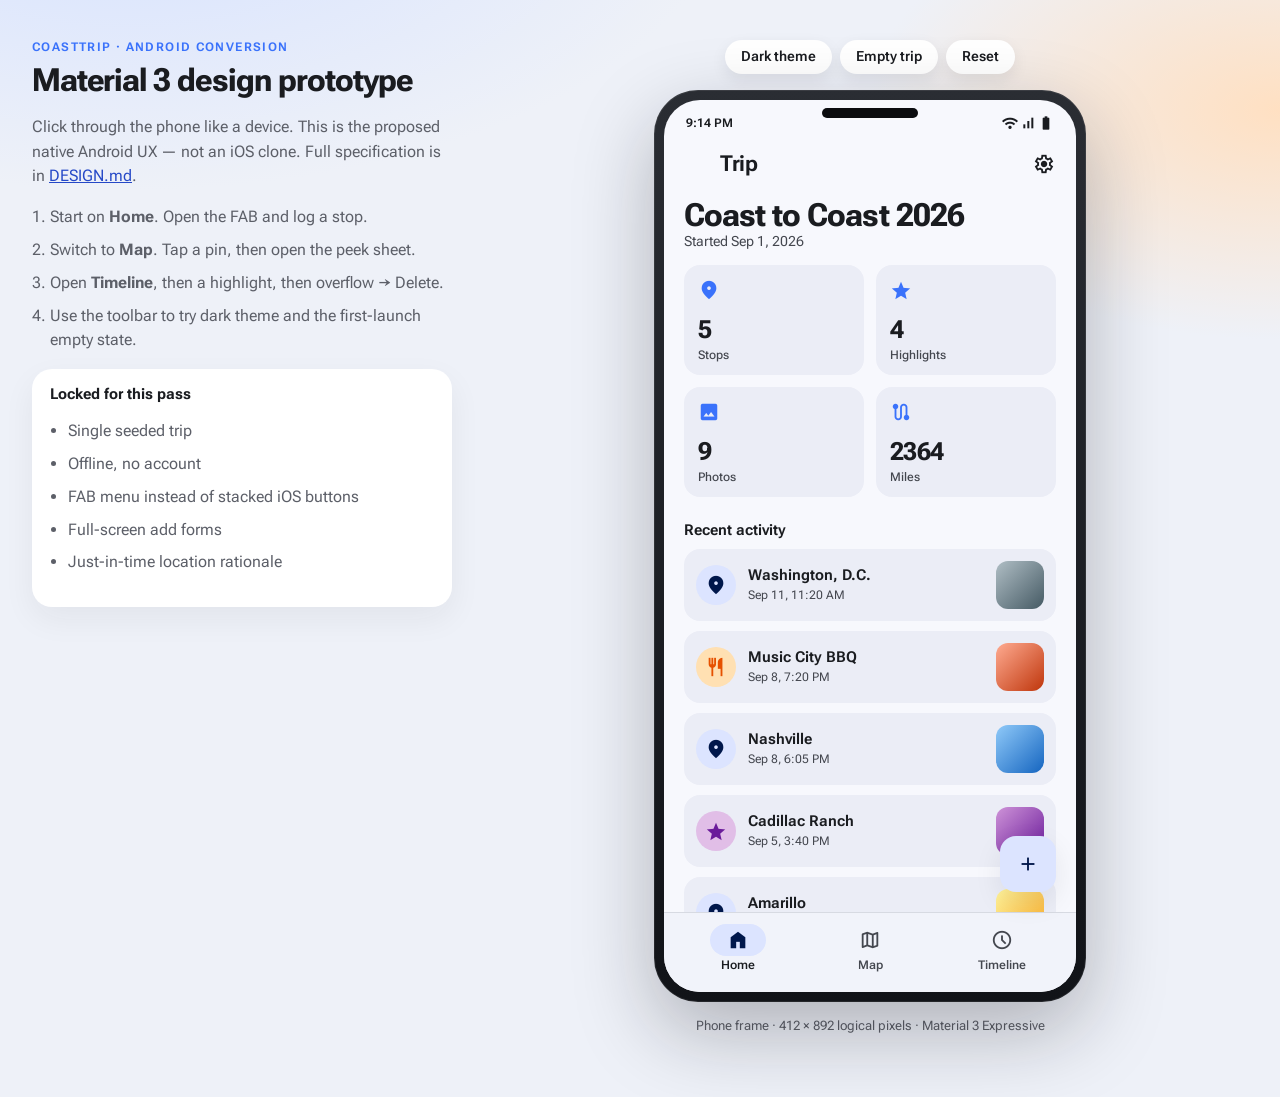
==== docs/android/prototype/index.html @ 939173ed "Add Android Material 3 UX spec and clickable prototype. Documents the CoastTrip iOS-to-Android conve" ====
<!DOCTYPE html>
<html lang="en">
<head>
  <meta charset="UTF-8" />
  <meta name="viewport" content="width=device-width, initial-scale=1" />
  <title>CoastTrip Android — Material 3 prototype</title>
  <link rel="preconnect" href="https://fonts.googleapis.com" />
  <link rel="preconnect" href="https://fonts.gstatic.com" crossorigin />
  <link href="https://fonts.googleapis.com/css2?family=Be+Vietnam+Pro:wght@400;500;600;700&family=Roboto+Flex:opsz,wght@8..144,400;8..144,500;8..144,600;8..144,700&display=swap" rel="stylesheet" />
  <link href="https://fonts.googleapis.com/css2?family=Material+Symbols+Outlined:opsz,wght,FILL,GRAD@24,400,0,0" rel="stylesheet" />
  <link rel="stylesheet" href="styles.css" />
</head>
<body>
  <div class="page">
    <aside class="brief">
      <p class="eyebrow">CoastTrip · Android conversion</p>
      <h1>Material 3 design prototype</h1>
      <p class="lede">
        Click through the phone like a device. This is the proposed native Android UX —
        not an iOS clone. Full specification is in
        <a href="../DESIGN.md">DESIGN.md</a>.
      </p>
      <ol class="tour">
        <li>Start on <strong>Home</strong>. Open the FAB and log a stop.</li>
        <li>Switch to <strong>Map</strong>. Tap a pin, then open the peek sheet.</li>
        <li>Open <strong>Timeline</strong>, then a highlight, then overflow → Delete.</li>
        <li>Use the toolbar to try dark theme and the first-launch empty state.</li>
      </ol>
      <div class="assumptions">
        <h2>Locked for this pass</h2>
        <ul>
          <li>Single seeded trip</li>
          <li>Offline, no account</li>
          <li>FAB menu instead of stacked iOS buttons</li>
          <li>Full-screen add forms</li>
          <li>Just-in-time location rationale</li>
        </ul>
      </div>
    </aside>

    <main class="stage">
      <div class="proto-toolbar" role="toolbar" aria-label="Prototype controls">
        <button type="button" id="toggleTheme" class="proto-btn">Dark theme</button>
        <button type="button" id="toggleEmpty" class="proto-btn">Empty trip</button>
        <button type="button" id="resetProto" class="proto-btn">Reset</button>
      </div>

      <div class="phone" aria-label="Pixel-framed CoastTrip prototype">
        <div class="phone-speaker" aria-hidden="true"></div>
        <div id="device" class="device" data-theme="light">
          <header class="status-bar" aria-hidden="true">
            <span id="clock">9:41</span>
            <span class="status-icons">
              <span class="material-symbols-outlined">wifi</span>
              <span class="material-symbols-outlined">signal_cellular_alt</span>
              <span class="material-symbols-outlined">battery_full</span>
            </span>
          </header>
          <div id="app" class="app"></div>
        </div>
      </div>
      <p class="caption">Phone frame · 412 × 892 logical pixels · Material 3 Expressive</p>
    </main>
  </div>
  <script src="app.js"></script>
</body>
</html>
---- docs/android/prototype/styles.css ----
:root {
  --font: "Roboto Flex", "Be Vietnam Pro", system-ui, sans-serif;
  --phone-w: 412px;
  --phone-h: 892px;
  --brief-ink: #1a1c20;
  --brief-muted: #5c5f68;
  --brief-bg: #eef1f8;
  --brief-card: #ffffff;
}

* {
  box-sizing: border-box;
}

html,
body {
  margin: 0;
  min-height: 100%;
  font-family: var(--font);
  background:
    radial-gradient(1200px 600px at 10% -10%, #d6e2ff 0%, transparent 50%),
    radial-gradient(900px 500px at 100% 10%, #ffe0c2 0%, transparent 46%),
    var(--brief-bg);
  color: var(--brief-ink);
}

.page {
  display: grid;
  grid-template-columns: minmax(280px, 420px) 1fr;
  gap: 40px;
  max-width: 1280px;
  margin: 0 auto;
  padding: 40px 32px 64px;
  align-items: start;
}

.brief h1 {
  font-size: 2rem;
  line-height: 1.15;
  letter-spacing: -0.03em;
  margin: 8px 0 12px;
}

.eyebrow {
  text-transform: uppercase;
  letter-spacing: 0.12em;
  font-size: 0.72rem;
  font-weight: 700;
  color: #3a72fb;
  margin: 0;
}

.lede {
  color: var(--brief-muted);
  line-height: 1.55;
}

.lede a {
  color: #2548c7;
}

.tour,
.assumptions ul {
  padding-left: 1.15rem;
  color: var(--brief-muted);
  line-height: 1.55;
}

.tour li + li,
.assumptions li + li {
  margin-top: 8px;
}

.assumptions {
  background: var(--brief-card);
  border-radius: 20px;
  padding: 16px 18px;
  box-shadow: 0 12px 32px rgba(26, 28, 32, 0.06);
}

.assumptions h2 {
  font-size: 0.95rem;
  margin: 0 0 8px;
}

.stage {
  display: flex;
  flex-direction: column;
  align-items: center;
  gap: 16px;
}

.proto-toolbar {
  display: flex;
  gap: 8px;
  flex-wrap: wrap;
  justify-content: center;
}

.proto-btn {
  border: 0;
  background: #fff;
  color: #1a1c20;
  border-radius: 999px;
  padding: 10px 16px;
  font: 600 0.85rem/1 var(--font);
  cursor: pointer;
  box-shadow: 0 6px 16px rgba(26, 28, 32, 0.08);
}

.proto-btn[aria-pressed="true"] {
  background: #3a72fb;
  color: #fff;
}

.caption {
  margin: 0;
  color: var(--brief-muted);
  font-size: 0.8rem;
}

.phone {
  width: calc(var(--phone-w) + 20px);
  height: calc(var(--phone-h) + 20px);
  padding: 10px;
  border-radius: 44px;
  background: linear-gradient(180deg, #2a2d33, #111318);
  box-shadow:
    0 30px 80px rgba(17, 19, 24, 0.28),
    inset 0 0 0 1px rgba(255, 255, 255, 0.08);
  position: relative;
}

.phone-speaker {
  position: absolute;
  top: 18px;
  left: 50%;
  width: 96px;
  height: 10px;
  margin-left: -48px;
  border-radius: 999px;
  background: #0b0c0f;
  z-index: 5;
}

.device {
  width: var(--phone-w);
  height: var(--phone-h);
  border-radius: 36px;
  overflow: hidden;
  position: relative;
  isolation: isolate;
  --primary: #3a72fb;
  --on-primary: #ffffff;
  --primary-container: #dce4ff;
  --on-primary-container: #00174b;
  --surface: #f7f8fd;
  --surface-low: #f1f3fa;
  --surface-container: #ebedf6;
  --surface-high: #e4e6f0;
  --on-surface: #1a1c20;
  --on-surface-variant: #44474f;
  --outline: #74777f;
  --outline-variant: #c4c6d0;
  --error: #ba1a1a;
  --error-container: #ffdad6;
  --scrim: rgba(17, 19, 24, 0.42);
  --nav: #f1f3fa;
  --star: #f5b301;
  --shadow: 0 10px 28px rgba(26, 28, 32, 0.08);
  background: var(--surface);
  color: var(--on-surface);
}

.device[data-theme="dark"] {
  --primary: #b4c5ff;
  --on-primary: #002b75;
  --primary-container: #2548c7;
  --on-primary-container: #dce4ff;
  --surface: #111318;
  --surface-low: #191c22;
  --surface-container: #1d2026;
  --surface-high: #272a31;
  --on-surface: #e3e2e8;
  --on-surface-variant: #c4c6d0;
  --outline: #8e9099;
  --outline-variant: #44474f;
  --error: #ffb4ab;
  --error-container: #93000a;
  --scrim: rgba(0, 0, 0, 0.55);
  --nav: #1d2026;
  --shadow: 0 10px 28px rgba(0, 0, 0, 0.35);
}

.status-bar {
  height: 36px;
  padding: 10px 22px 0 22px;
  display: flex;
  justify-content: space-between;
  align-items: center;
  font-size: 12px;
  font-weight: 650;
  position: relative;
  z-index: 4;
}

.status-icons {
  display: flex;
  gap: 2px;
}

.status-icons .material-symbols-outlined {
  font-size: 16px;
}

.app {
  height: calc(100% - 36px);
  display: flex;
  flex-direction: column;
  position: relative;
}

.material-symbols-outlined {
  font-variation-settings: "FILL" 0, "wght" 400, "GRAD" 0, "opsz" 24;
  font-size: 22px;
  user-select: none;
}

.material-symbols-outlined.fill {
  font-variation-settings: "FILL" 1, "wght" 400, "GRAD" 0, "opsz" 24;
}

button,
input,
textarea {
  font: inherit;
}

button {
  border: 0;
  background: none;
  color: inherit;
  cursor: pointer;
}

.screen {
  flex: 1;
  display: flex;
  flex-direction: column;
  min-height: 0;
  position: relative;
}

.scroll {
  flex: 1;
  overflow: auto;
  padding: 0 20px 96px;
}

.scroll.tight {
  padding-bottom: 24px;
}

.app-bar {
  display: flex;
  align-items: center;
  gap: 4px;
  min-height: 56px;
  padding: 4px 8px 4px 4px;
}

.app-bar h1 {
  flex: 1;
  margin: 0;
  font-size: 1.35rem;
  font-weight: 650;
  letter-spacing: -0.02em;
}

.icon-btn {
  width: 48px;
  height: 48px;
  border-radius: 24px;
  display: grid;
  place-items: center;
}

.icon-btn:hover,
.chip:hover,
.list-row:hover,
.nav-item:hover,
.fab-choice:hover {
  background: color-mix(in srgb, var(--on-surface) 6%, transparent);
}

.hero {
  padding: 4px 20px 16px;
}

.hero .kicker {
  margin: 0;
  color: var(--on-surface-variant);
  font-size: 0.86rem;
}

.hero h2 {
  margin: 2px 0 0;
  font-size: 2rem;
  letter-spacing: -0.03em;
  line-height: 1.1;
}

.stats {
  display: grid;
  grid-template-columns: 1fr 1fr;
  gap: 12px;
  margin-bottom: 24px;
}

.stat {
  background: var(--surface-container);
  border-radius: 16px;
  padding: 14px 14px 12px;
  min-height: 92px;
}

.stat .material-symbols-outlined {
  color: var(--primary);
}

.stat .value {
  display: block;
  font-size: 1.55rem;
  font-weight: 700;
  letter-spacing: -0.03em;
  margin-top: 10px;
}

.stat .label {
  color: var(--on-surface-variant);
  font-size: 0.75rem;
  font-weight: 500;
}

.section-title {
  margin: 0 0 10px;
  font-size: 0.95rem;
  font-weight: 650;
}

.list-row {
  display: flex;
  align-items: center;
  gap: 12px;
  width: 100%;
  text-align: left;
  background: var(--surface-container);
  border-radius: 16px;
  padding: 12px;
  margin-bottom: 10px;
}

.list-row.flat {
  background: transparent;
  border-radius: 12px;
  padding: 12px 4px;
  margin: 0;
}

.leading-icon {
  width: 40px;
  height: 40px;
  border-radius: 20px;
  display: grid;
  place-items: center;
  flex: none;
}

.row-copy {
  flex: 1;
  min-width: 0;
}

.row-copy strong,
.row-copy b {
  display: block;
  font-weight: 650;
  font-size: 0.95rem;
}

.row-copy span,
.muted {
  color: var(--on-surface-variant);
  font-size: 0.78rem;
}

.thumb {
  width: 48px;
  height: 48px;
  border-radius: 12px;
  flex: none;
  background-size: cover;
  background-position: center;
}

.thumb.lg {
  width: 56px;
  height: 56px;
}

.empty {
  text-align: center;
  padding: 36px 12px 12px;
}

.empty .material-symbols-outlined {
  font-size: 40px;
  color: var(--primary);
}

.empty h3 {
  margin: 10px 0 6px;
  font-size: 1.2rem;
}

.empty p {
  margin: 0 0 16px;
  color: var(--on-surface-variant);
}

.filled,
.tonal,
.outline,
.text-btn {
  min-height: 40px;
  padding: 0 20px;
  border-radius: 20px;
  font-weight: 650;
  font-size: 0.9rem;
}

.filled {
  background: var(--primary);
  color: var(--on-primary);
}

.tonal {
  background: var(--primary-container);
  color: var(--on-primary-container);
}

.outline {
  box-shadow: inset 0 0 0 1px var(--outline-variant);
}

.text-btn {
  color: var(--primary);
  padding: 0 12px;
}

.text-btn:disabled,
.filled:disabled {
  opacity: 0.38;
  cursor: not-allowed;
}

.nav-bar {
  height: 80px;
  background: var(--nav);
  display: grid;
  grid-template-columns: repeat(3, 1fr);
  padding: 8px 8px 16px;
  border-top: 1px solid color-mix(in srgb, var(--outline-variant) 55%, transparent);
}

.nav-item {
  border-radius: 16px;
  display: flex;
  flex-direction: column;
  align-items: center;
  justify-content: center;
  gap: 2px;
  color: var(--on-surface-variant);
  font-size: 0.72rem;
  font-weight: 600;
}

.nav-item.active {
  color: var(--on-surface);
}

.nav-item.active .nav-icon {
  background: var(--primary-container);
  color: var(--on-primary-container);
}

.nav-icon {
  width: 56px;
  height: 32px;
  border-radius: 16px;
  display: grid;
  place-items: center;
}

.fab {
  position: absolute;
  right: 20px;
  bottom: 100px;
  width: 56px;
  height: 56px;
  border-radius: 16px;
  background: var(--primary-container);
  color: var(--on-primary-container);
  display: grid;
  place-items: center;
  box-shadow: var(--shadow);
  z-index: 6;
}

.fab.open {
  background: var(--primary);
  color: var(--on-primary);
}

.scrim {
  position: absolute;
  inset: 0;
  background: var(--scrim);
  z-index: 5;
}

.fab-menu {
  position: absolute;
  right: 20px;
  bottom: 168px;
  display: flex;
  flex-direction: column;
  gap: 10px;
  z-index: 6;
  align-items: flex-end;
}

.fab-choice {
  display: flex;
  align-items: center;
  gap: 10px;
  background: var(--surface-high);
  border-radius: 16px;
  padding: 6px 6px 6px 14px;
  box-shadow: var(--shadow);
  font-weight: 650;
}

.fab-choice span.label {
  font-size: 0.88rem;
}

.fab-choice i,
.fab-choice .material-symbols-outlined.bubble {
  width: 40px;
  height: 40px;
  border-radius: 12px;
  display: grid;
  place-items: center;
  background: var(--primary);
  color: var(--on-primary);
}

.fab-choice.secondary .bubble {
  background: var(--primary-container);
  color: var(--on-primary-container);
}

.chips {
  display: flex;
  gap: 8px;
  overflow: auto;
  padding: 4px 20px 12px;
  scrollbar-width: none;
}

.chips::-webkit-scrollbar {
  display: none;
}

.chip {
  flex: none;
  height: 32px;
  padding: 0 14px;
  border-radius: 8px;
  box-shadow: inset 0 0 0 1px var(--outline-variant);
  font-size: 0.8rem;
  font-weight: 600;
  color: var(--on-surface-variant);
}

.chip.active {
  background: var(--secondary-fixed, var(--primary-container));
  color: var(--on-primary-container);
  box-shadow: none;
}

.map-screen .app-bar {
  position: absolute;
  top: 0;
  left: 0;
  right: 0;
  z-index: 3;
  color: #f7f8fd;
  background: linear-gradient(180deg, rgba(17, 19, 24, 0.55), transparent);
}

.device[data-theme="light"] .map-screen .app-bar {
  color: #fff;
}

.map-canvas {
  flex: 1;
  background:
    radial-gradient(circle at 18% 62%, #8fbc8f 0 8%, transparent 9%),
    radial-gradient(circle at 36% 48%, #c4a574 0 5%, transparent 6%),
    radial-gradient(circle at 58% 52%, #d7c39a 0 7%, transparent 8%),
    linear-gradient(160deg, #7f9eb8 0%, #8aa56a 38%, #c9b07a 70%, #7a9cc2 100%);
  position: relative;
}

.device[data-theme="dark"] .map-canvas {
  filter: saturate(0.7) brightness(0.72);
}

.route {
  position: absolute;
  inset: 0;
  width: 100%;
  height: 100%;
}

.pin {
  position: absolute;
  transform: translate(-50%, -100%);
  display: grid;
  place-items: center;
  border: 0;
  filter: drop-shadow(0 6px 8px rgba(0, 0, 0, 0.25));
}

.pin.stop .material-symbols-outlined {
  color: #3a72fb;
  font-size: 30px;
  font-variation-settings: "FILL" 1, "wght" 500, "GRAD" 0, "opsz" 24;
}

.pin.highlight .badge {
  width: 28px;
  height: 28px;
  border-radius: 14px;
  display: grid;
  place-items: center;
  color: #fff;
}

.pin.highlight .material-symbols-outlined {
  font-size: 16px;
}

.map-tools {
  position: absolute;
  right: 16px;
  top: 108px;
  display: flex;
  flex-direction: column;
  gap: 10px;
  z-index: 3;
}

.map-tools button {
  width: 40px;
  height: 40px;
  border-radius: 12px;
  background: var(--surface);
  color: var(--on-surface);
  display: grid;
  place-items: center;
  box-shadow: var(--shadow);
}

.sheet {
  position: absolute;
  left: 0;
  right: 0;
  bottom: 80px;
  background: var(--surface);
  border-radius: 28px 28px 0 0;
  padding: 8px 20px 20px;
  z-index: 4;
  box-shadow: 0 -8px 32px rgba(0, 0, 0, 0.18);
}

.handle {
  width: 32px;
  height: 4px;
  border-radius: 2px;
  background: var(--outline-variant);
  margin: 6px auto 12px;
}

.sheet-actions {
  display: flex;
  gap: 8px;
  margin-top: 14px;
}

.day-group + .day-group {
  margin-top: 8px;
}

.day-label {
  position: sticky;
  top: 0;
  background: var(--surface);
  padding: 10px 0 6px;
  font-size: 0.78rem;
  font-weight: 700;
  color: var(--on-surface-variant);
  text-transform: capitalize;
}

.form {
  display: flex;
  flex-direction: column;
  gap: 16px;
}

.card {
  background: var(--surface-container);
  border-radius: 16px;
  padding: 14px;
}

.field {
  display: flex;
  flex-direction: column;
  gap: 6px;
}

.field label {
  font-size: 0.75rem;
  font-weight: 650;
  color: var(--on-surface-variant);
}

.field input,
.field textarea {
  width: 100%;
  border: 0;
  background: var(--surface-high);
  color: var(--on-surface);
  border-radius: 8px 8px 0 0;
  box-shadow: inset 0 -2px 0 var(--outline);
  padding: 14px 12px;
  outline: none;
}

.field textarea {
  min-height: 92px;
  resize: none;
}

.mini-map {
  height: 180px;
  border-radius: 12px;
  margin-top: 12px;
  background:
    linear-gradient(160deg, #7f9eb8, #8aa56a 60%, #c9b07a);
  position: relative;
  overflow: hidden;
}

.mini-map.hero-map {
  height: 200px;
  margin: 0 20px 8px;
  border-radius: 16px;
}

.dropped-pin {
  position: absolute;
  left: 50%;
  top: 46%;
  transform: translate(-50%, -100%);
  color: #3a72fb;
  filter: drop-shadow(0 4px 6px rgba(0, 0, 0, 0.25));
}

.banner {
  border-radius: 12px;
  padding: 10px 12px;
  background: var(--error-container);
  color: var(--on-surface);
  font-size: 0.8rem;
  display: flex;
  justify-content: space-between;
  gap: 8px;
  align-items: center;
}

.photo-row {
  display: flex;
  gap: 8px;
  overflow: auto;
}

.photo-tile {
  width: 72px;
  height: 72px;
  border-radius: 12px;
  position: relative;
  flex: none;
  background-size: cover;
}

.photo-tile button {
  position: absolute;
  top: -4px;
  right: -4px;
  width: 22px;
  height: 22px;
  border-radius: 11px;
  background: #1a1c20;
  color: #fff;
  display: grid;
  place-items: center;
}

.photo-tile button .material-symbols-outlined {
  font-size: 14px;
}

.actions-row {
  display: flex;
  gap: 8px;
  flex-wrap: wrap;
}

.stars {
  display: flex;
  gap: 2px;
}

.stars button .material-symbols-outlined {
  color: var(--star);
  font-size: 28px;
}

.cat-scenic { background: #2e7d32; }
.cat-food { background: #ef6c00; }
.cat-lodging { background: #1565c0; }
.cat-landmark { background: #7b1fa2; }
.cat-other { background: #616161; }

.tint-scenic { background: #c8e6c9; color: #1b5e20; }
.tint-food { background: #ffe0b2; color: #e65100; }
.tint-lodging { background: #bbdefb; color: #0d47a1; }
.tint-landmark { background: #e1bee7; color: #6a1b9a; }
.tint-other { background: #e0e0e0; color: #424242; }
.tint-stop { background: var(--primary-container); color: var(--on-primary-container); }

.device[data-theme="dark"] .tint-scenic { background: #1b5e20; color: #c8e6c9; }
.device[data-theme="dark"] .tint-food { background: #e65100; color: #ffe0b2; }
.device[data-theme="dark"] .tint-lodging { background: #0d47a1; color: #bbdefb; }
.device[data-theme="dark"] .tint-landmark { background: #6a1b9a; color: #e1bee7; }
.device[data-theme="dark"] .tint-other { background: #424242; color: #eee; }

.meta-block {
  padding: 8px 20px 0;
}

.meta-block h2 {
  margin: 4px 0;
  font-size: 1.5rem;
  letter-spacing: -0.02em;
}

.notes {
  margin: 16px 20px 0;
}

.notes h3 {
  margin: 0 0 6px;
  font-size: 0.95rem;
}

.grid-photos {
  display: grid;
  grid-template-columns: repeat(3, 1fr);
  gap: 8px;
  padding: 12px 20px 24px;
}

.grid-photos .photo {
  height: 100px;
  border-radius: 12px;
  background-size: cover;
  background-position: center;
}

.dialog-wrap {
  position: absolute;
  inset: 0;
  background: var(--scrim);
  display: grid;
  place-items: center;
  z-index: 8;
  padding: 24px;
}

.dialog {
  width: 100%;
  background: var(--surface-high);
  border-radius: 28px;
  padding: 24px;
  box-shadow: var(--shadow);
}

.dialog h2 {
  margin: 0 0 8px;
  font-size: 1.25rem;
}

.dialog p {
  margin: 0;
  color: var(--on-surface-variant);
  line-height: 1.45;
}

.dialog-actions {
  display: flex;
  justify-content: flex-end;
  gap: 8px;
  margin-top: 20px;
}

.danger {
  color: var(--error);
}

.snack {
  position: absolute;
  left: 16px;
  right: 16px;
  bottom: 96px;
  background: #2e3138;
  color: #fff;
  border-radius: 8px;
  padding: 12px 16px;
  display: flex;
  justify-content: space-between;
  align-items: center;
  z-index: 7;
  font-size: 0.9rem;
}

.device[data-theme="dark"] .snack {
  background: #e3e2e8;
  color: #1a1c20;
}

.photo-viewer {
  position: absolute;
  inset: 0;
  background: #000;
  z-index: 9;
  color: #fff;
  display: flex;
  flex-direction: column;
}

.photo-viewer .stage-photo {
  flex: 1;
  background-size: cover;
  background-position: center;
}

.photo-viewer .app-bar,
.photo-caption {
  background: linear-gradient(180deg, rgba(0, 0, 0, 0.55), transparent);
}

.photo-caption {
  padding: 16px 20px 28px;
  background: linear-gradient(0deg, rgba(0, 0, 0, 0.55), transparent);
}

.fix {
  font-variant-numeric: tabular-nums;
  color: #2e7d32;
  font-weight: 650;
  font-size: 0.85rem;
}

.device[data-theme="dark"] .fix {
  color: #81c784;
}

.search-field {
  margin: 0 20px 8px;
}

.hidden {
  display: none !important;
}

@media (max-width: 980px) {
  .page {
    grid-template-columns: 1fr;
    padding: 24px 16px 48px;
  }

  .brief {
    max-width: 560px;
    margin: 0 auto;
  }
}
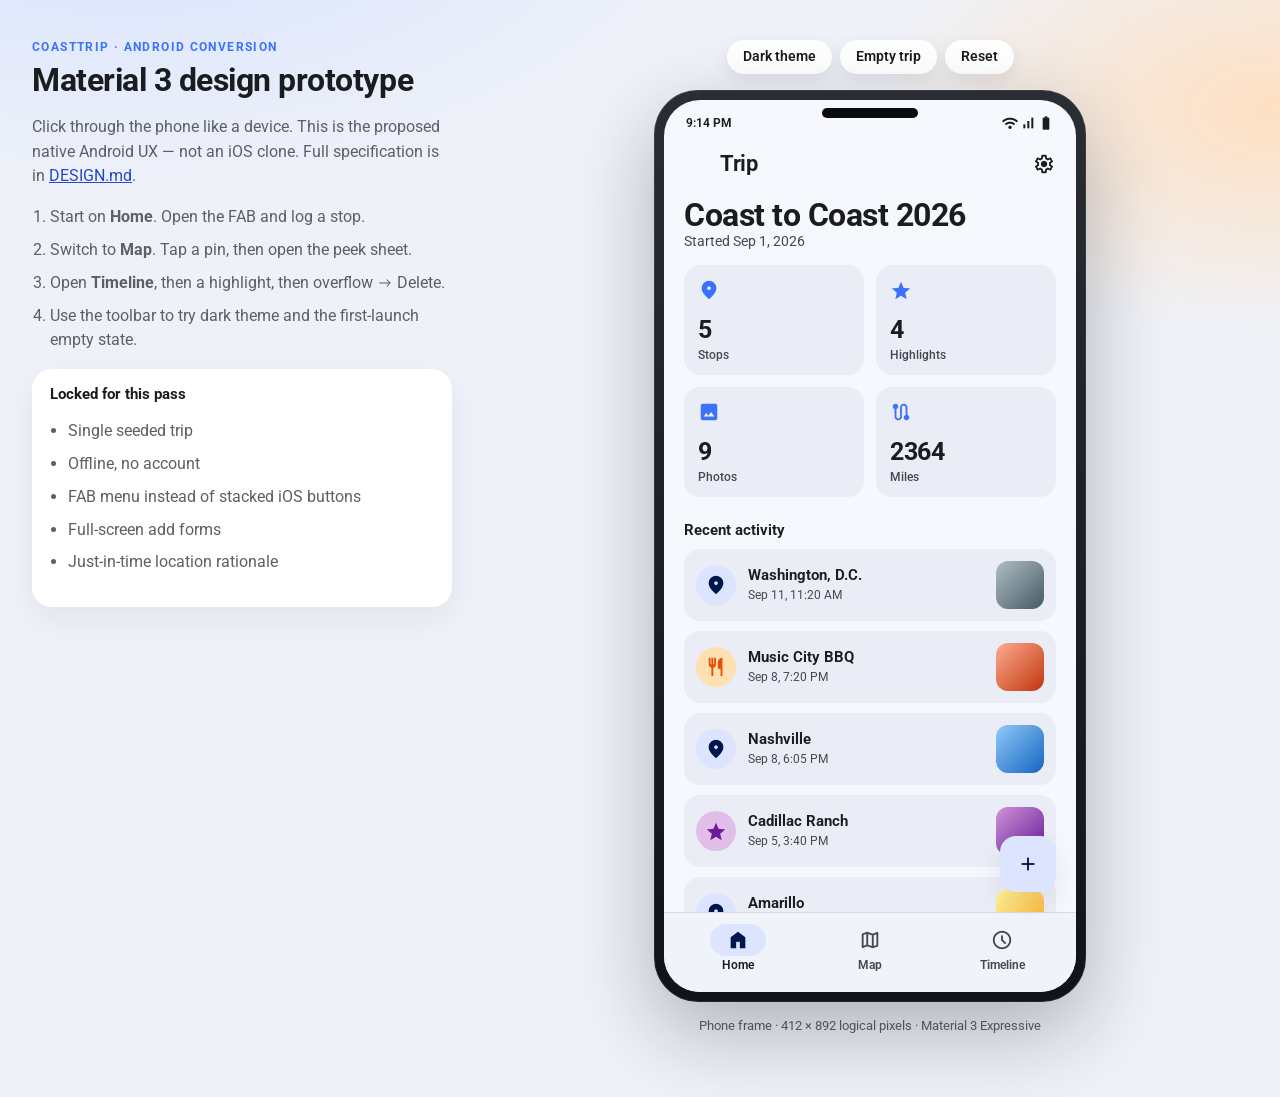
==== commit 88767d61: "Fix prototype typeface and map FAB overlap. Swap Roboto Flex for Roboto so labels stay readable, hid" ====
--- a/docs/android/prototype/index.html
+++ b/docs/android/prototype/index.html
@@ -6,7 +6,7 @@
   <title>CoastTrip Android — Material 3 prototype</title>
   <link rel="preconnect" href="https://fonts.googleapis.com" />
   <link rel="preconnect" href="https://fonts.gstatic.com" crossorigin />
-  <link href="https://fonts.googleapis.com/css2?family=Be+Vietnam+Pro:wght@400;500;600;700&family=Roboto+Flex:opsz,wght@8..144,400;8..144,500;8..144,600;8..144,700&display=swap" rel="stylesheet" />
+  <link href="https://fonts.googleapis.com/css2?family=Manrope:wght@400;500;600;700;800&family=Roboto:wght@400;500;700&display=swap" rel="stylesheet" />
   <link href="https://fonts.googleapis.com/css2?family=Material+Symbols+Outlined:opsz,wght,FILL,GRAD@24,400,0,0" rel="stylesheet" />
   <link rel="stylesheet" href="styles.css" />
 </head>
--- a/docs/android/prototype/styles.css
+++ b/docs/android/prototype/styles.css
@@ -1,5 +1,5 @@
 :root {
-  --font: "Roboto Flex", "Be Vietnam Pro", system-ui, sans-serif;
+  --font: "Roboto", "Manrope", system-ui, sans-serif;
   --phone-w: 412px;
   --phone-h: 892px;
   --brief-ink: #1a1c20;
@@ -37,7 +37,7 @@
 .brief h1 {
   font-size: 2rem;
   line-height: 1.15;
-  letter-spacing: -0.03em;
+  letter-spacing: -0.015em;
   margin: 8px 0 12px;
 }
 
@@ -306,7 +306,7 @@
 .hero h2 {
   margin: 2px 0 0;
   font-size: 2rem;
-  letter-spacing: -0.03em;
+  letter-spacing: -0.015em;
   line-height: 1.1;
 }
 
@@ -332,7 +332,7 @@
   display: block;
   font-size: 1.55rem;
   font-weight: 700;
-  letter-spacing: -0.03em;
+  letter-spacing: -0.015em;
   margin-top: 10px;
 }
 
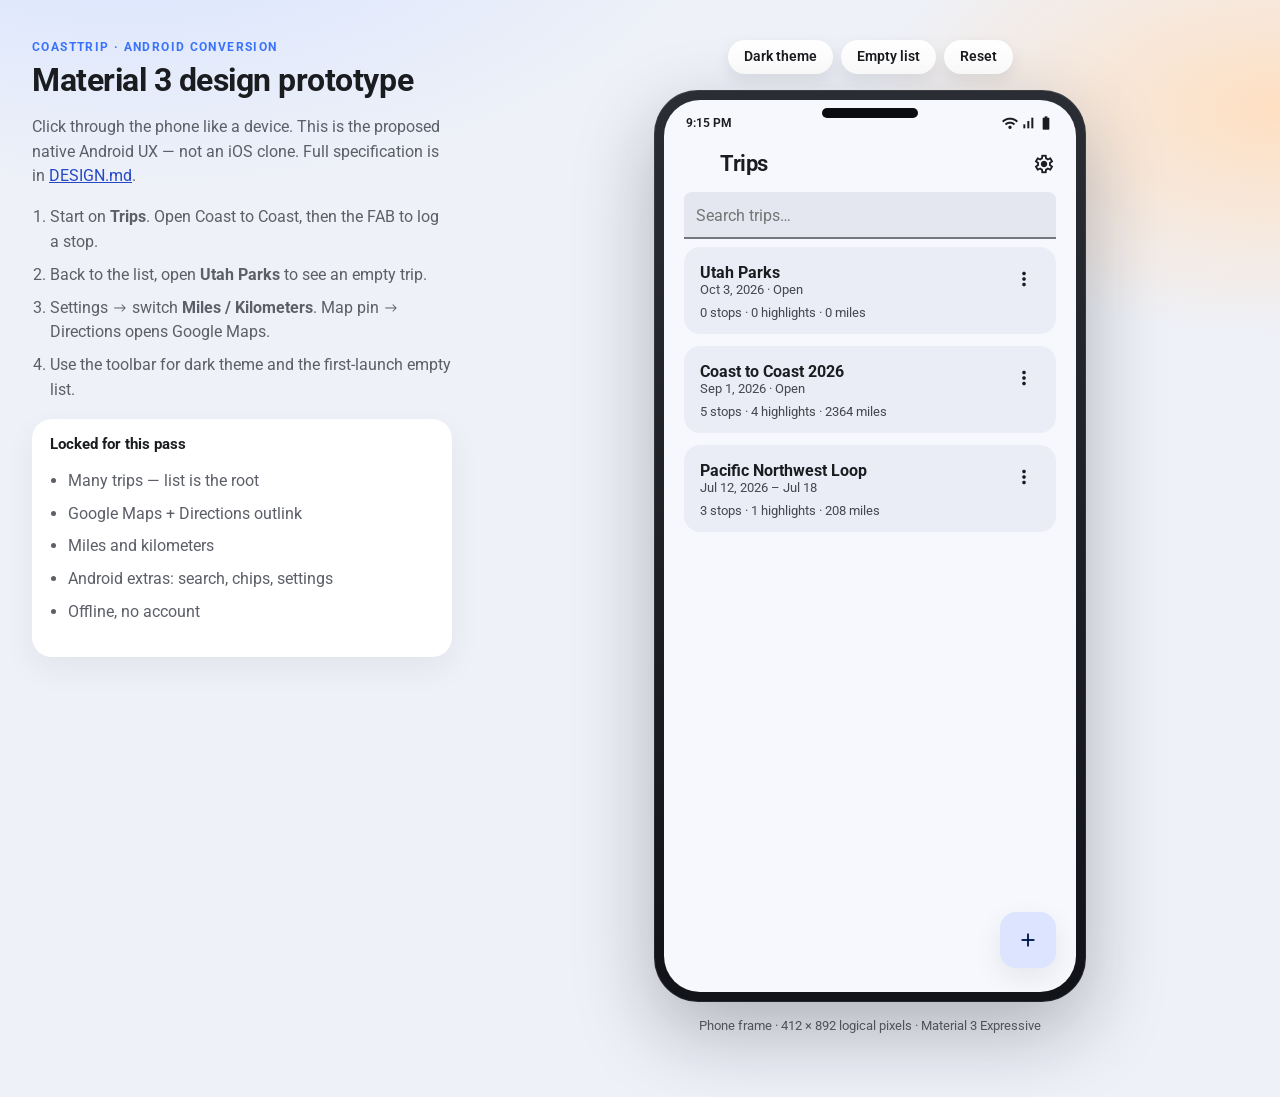
==== commit a29e2410: "Revise Android prototype for many trips and unit toggle. Promote the trip list to the root, add star" ====
--- a/docs/android/prototype/index.html
+++ b/docs/android/prototype/index.html
@@ -21,19 +21,19 @@
         <a href="../DESIGN.md">DESIGN.md</a>.
       </p>
       <ol class="tour">
-        <li>Start on <strong>Home</strong>. Open the FAB and log a stop.</li>
-        <li>Switch to <strong>Map</strong>. Tap a pin, then open the peek sheet.</li>
-        <li>Open <strong>Timeline</strong>, then a highlight, then overflow → Delete.</li>
-        <li>Use the toolbar to try dark theme and the first-launch empty state.</li>
+        <li>Start on <strong>Trips</strong>. Open Coast to Coast, then the FAB to log a stop.</li>
+        <li>Back to the list, open <strong>Utah Parks</strong> to see an empty trip.</li>
+        <li>Settings → switch <strong>Miles / Kilometers</strong>. Map pin → Directions opens Google Maps.</li>
+        <li>Use the toolbar for dark theme and the first-launch empty list.</li>
       </ol>
       <div class="assumptions">
         <h2>Locked for this pass</h2>
         <ul>
-          <li>Single seeded trip</li>
+          <li>Many trips — list is the root</li>
+          <li>Google Maps + Directions outlink</li>
+          <li>Miles and kilometers</li>
+          <li>Android extras: search, chips, settings</li>
           <li>Offline, no account</li>
-          <li>FAB menu instead of stacked iOS buttons</li>
-          <li>Full-screen add forms</li>
-          <li>Just-in-time location rationale</li>
         </ul>
       </div>
     </aside>
@@ -41,7 +41,7 @@
     <main class="stage">
       <div class="proto-toolbar" role="toolbar" aria-label="Prototype controls">
         <button type="button" id="toggleTheme" class="proto-btn">Dark theme</button>
-        <button type="button" id="toggleEmpty" class="proto-btn">Empty trip</button>
+        <button type="button" id="toggleEmpty" class="proto-btn">Empty list</button>
         <button type="button" id="resetProto" class="proto-btn">Reset</button>
       </div>
 
--- a/docs/android/prototype/styles.css
+++ b/docs/android/prototype/styles.css
@@ -522,6 +522,65 @@
   color: var(--on-primary);
 }
 
+.fab.list-fab {
+  bottom: 24px;
+}
+
+.trip-card {
+  background: var(--surface-container);
+  border-radius: 16px;
+  padding: 8px 8px 14px 16px;
+  margin-bottom: 12px;
+}
+
+.trip-card-top {
+  display: flex;
+  align-items: flex-start;
+  gap: 4px;
+}
+
+.trip-open {
+  flex: 1;
+  text-align: left;
+  padding: 8px 0;
+}
+
+.trip-open strong,
+.trip-open span {
+  display: block;
+}
+
+.trip-open span,
+.trip-meta {
+  color: var(--on-surface-variant);
+  font-size: 0.8rem;
+}
+
+.trip-meta {
+  margin: 0 8px 0 0;
+}
+
+.segmented {
+  display: grid;
+  grid-template-columns: 1fr 1fr;
+  background: var(--surface-high);
+  border-radius: 20px;
+  padding: 4px;
+  gap: 4px;
+}
+
+.segmented button {
+  height: 36px;
+  border-radius: 16px;
+  font-weight: 650;
+  font-size: 0.85rem;
+}
+
+.segmented button.active {
+  background: var(--primary-container);
+  color: var(--on-primary-container);
+}
+
 .scrim {
   position: absolute;
   inset: 0;
